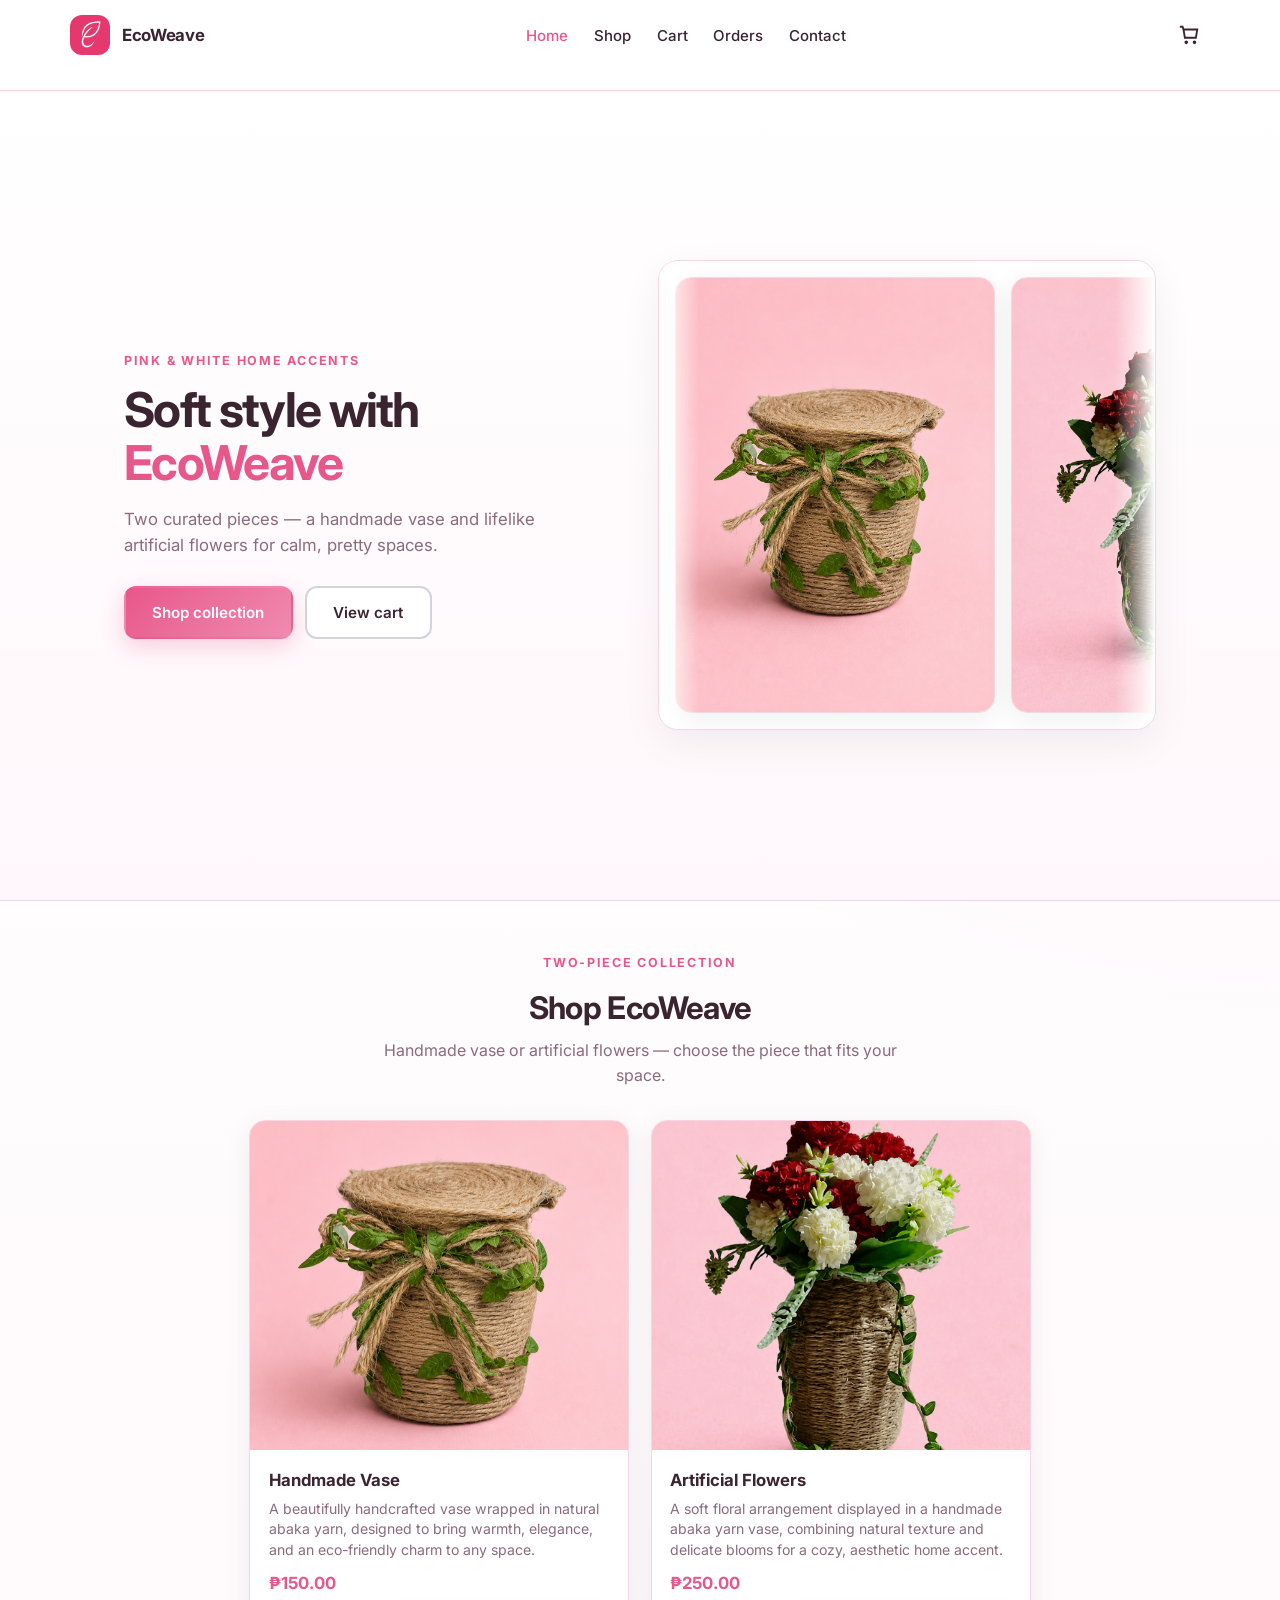
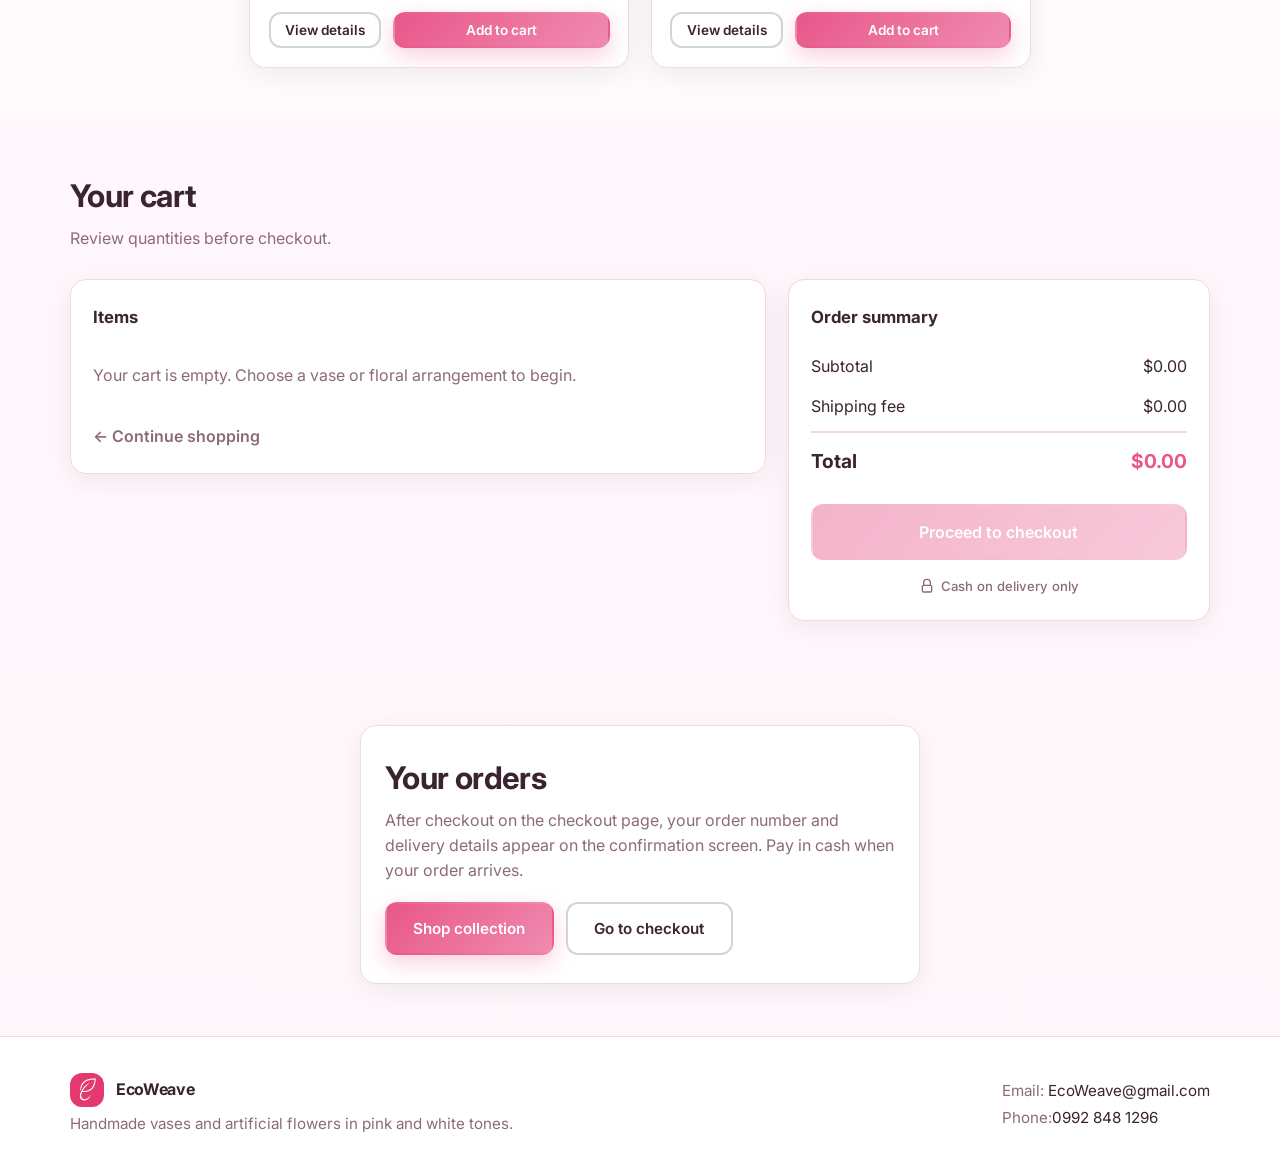
==== checkout.html @ cdd726d6 "una" ====
<!DOCTYPE html>
<html lang="en">
<head>
  <meta charset="UTF-8" />
  <meta name="viewport" content="width=device-width, initial-scale=1.0" />
  <title>Checkout — EcoWeave</title>
  <link rel="icon" href="assets/images/logo2.png" type="image/png" sizes="192x192" />
  <link rel="apple-touch-icon" href="assets/images/logo2.png" />
  <link rel="preconnect" href="https://fonts.googleapis.com" />
  <link rel="preconnect" href="https://fonts.gstatic.com" crossorigin />
  <link href="https://fonts.googleapis.com/css2?family=Inter:wght@400;500;600;700&display=swap" rel="stylesheet" />
  <link rel="stylesheet" href="css/styles.css" />
</head>
<body>
  <header class="site-header">
    <nav class="nav container" aria-label="Main">
      <div class="nav-row flex flex-between flex-center-y">
        <a href="index.html#hero" class="logo-brand flex flex-center-y gap-sm">
          <img class="logo-icon" src="assets/images/logo2.png" alt="" width="40" height="40" />
          <span class="logo-text">EcoWeave</span>
        </a>

        <button type="button" class="nav-toggle" aria-label="Open menu" aria-expanded="false">
          <span class="nav-toggle-bar"></span>
          <span class="nav-toggle-bar"></span>
          <span class="nav-toggle-bar"></span>
        </button>

        <ul class="nav-links flex flex-center-y">
          <li><a href="index.html#hero" class="nav-link">Home</a></li>
          <li><a href="index.html#browse" class="nav-link">Shop</a></li>
          <li><a href="index.html#cart" class="nav-link">Cart</a></li>
          <li><a href="index.html#orders" class="nav-link">Orders</a></li>
          <li><a href="index.html#contact" class="nav-link">Contact</a></li>
        </ul>

        <div class="nav-actions flex flex-center-y gap-action">
          <a href="index.html#cart" class="icon-btn icon-btn--cart" aria-label="Cart">
            <svg width="22" height="22" viewBox="0 0 24 24" fill="none" stroke="currentColor" stroke-width="2" aria-hidden="true">
              <path d="M6 6h15l-1.5 9h-12z"/><circle cx="9" cy="20" r="1"/><circle cx="18" cy="20" r="1"/><path d="M6 6L5 3H2"/>
            </svg>
            <span class="cart-badge hidden" id="cartBadge">0</span>
          </a>
        </div>
      </div>
    </nav>
  </header>

  <main>
    <section id="checkout" class="checkout section section-alt">
      <div class="container container--checkout">
        <header class="section-header">
          <h1 class="section-title">Checkout</h1>
          <p class="section-desc text-muted">Delivery details and payment on arrival.</p>
        </header>

        <div class="checkout-layout grid">
          <aside class="checkout-order card-soft" aria-labelledby="checkoutOrderTitle">
            <h2 class="panel-title" id="checkoutOrderTitle">Order details</h2>
            <ul class="checkout-items" id="checkoutItemsList">
              <li class="checkout-items-empty text-muted" id="checkoutItemsEmpty">Your cart is empty.</li>
            </ul>
            <dl class="summary-rows checkout-summary">
              <div class="summary-row flex flex-between">
                <dt>Subtotal</dt>
                <dd id="checkoutSubtotalDisplay">$0.00</dd>
              </div>
              <div class="summary-row flex flex-between">
                <dt>Shipping fee</dt>
                <dd id="checkoutShippingDisplay">$0.00</dd>
              </div>
              <div class="summary-row summary-row--total flex flex-between">
                <dt>Total</dt>
                <dd id="checkoutSummaryTotalDisplay">$0.00</dd>
              </div>
            </dl>
            <a href="index.html#cart" class="checkout-edit-cart link-back">← Edit cart</a>
          </aside>

          <form class="checkout-form card-soft" id="checkoutForm" novalidate>
          <fieldset class="form-fieldset">
            <legend class="fieldset-legend">Customer information</legend>
            <div class="form-group">
              <label for="customerName">Name</label>
              <input type="text" id="customerName" name="name" class="input" placeholder="Full name" required autocomplete="name" />
            </div>
            <div class="form-group">
              <label for="customerEmail">Email <span class="label-optional">(optional)</span></label>
              <input type="email" id="customerEmail" name="email" class="input" placeholder="you@example.com" autocomplete="email" />
            </div>
            <div class="form-group">
              <label for="customerPhone">Phone number</label>
              <input type="tel" id="customerPhone" name="phone" class="input" placeholder="09XX XXX XXXX" required autocomplete="tel" />
            </div>
          </fieldset>

          <fieldset class="form-fieldset">
            <legend class="fieldset-legend">Delivery location</legend>
            <p class="form-hint text-muted">Choose from region down to barangay, then add your street or building details.</p>
            <div class="location-grid">
              <div class="form-group">
                <label for="deliveryRegion">Region</label>
                <select id="deliveryRegion" name="region" class="input input--select" required>
                  <option value="">Loading regions...</option>
                </select>
              </div>
              <div class="form-group" id="deliveryProvinceGroup">
                <label for="deliveryProvince">Province</label>
                <select id="deliveryProvince" name="province" class="input input--select" required disabled>
                  <option value="">Select province</option>
                </select>
              </div>
              <div class="form-group">
                <label for="deliveryCity">City / municipality</label>
                <select id="deliveryCity" name="city" class="input input--select" required disabled>
                  <option value="">Select city or municipality</option>
                </select>
              </div>
              <div class="form-group">
                <label for="deliveryBarangay">Barangay</label>
                <select id="deliveryBarangay" name="barangay" class="input input--select" required disabled>
                  <option value="">Select barangay</option>
                </select>
              </div>
              <div class="form-group form-group--full">
                <label for="customerStreet">Street, house no., landmark</label>
                <input type="text" id="customerStreet" name="street" class="input" placeholder="House no., street, subdivision, landmark" required autocomplete="street-address" />
              </div>
            </div>
          </fieldset>

          <fieldset class="form-fieldset payment-fieldset">
            <legend class="fieldset-legend">Payment method</legend>
            <div class="payment-cod card-soft">
              <div class="payment-cod-icon" aria-hidden="true">
                <svg width="22" height="22" viewBox="0 0 24 24" fill="none" stroke="currentColor" stroke-width="2">
                  <rect x="2" y="6" width="20" height="12" rx="2"/><circle cx="12" cy="12" r="2"/><path d="M6 12h.01M18 12h.01"/>
                </svg>
              </div>
              <div>
                <p class="payment-cod-title">Cash on delivery</p>
                <p class="payment-cod-desc text-muted">Pay in cash when your order is delivered. Online payment is not available.</p>
              </div>
            </div>
            <input type="hidden" name="payment" value="cash" />
          </fieldset>

          <div class="checkout-footer flex flex-between flex-wrap gap-md flex-center-y">
            <div class="checkout-total-pill">
              <span class="text-muted checkout-total-label">Total due on delivery</span>
              <strong class="checkout-total-value text-accent" id="checkoutTotalDisplay">$0.00</strong>
            </div>
            <button type="submit" class="btn btn-primary btn-place-order" id="placeOrderBtn">Place order</button>
            <p class="form-hint text-muted checkout-status hidden" id="checkoutStatus" role="status" aria-live="polite"></p>
          </div>
          </form>
        </div>

        <p class="checkout-back text-muted">
          <a href="index.html#cart" class="link-back">← Back to cart</a>
        </p>
      </div>
    </section>

    <section id="confirmation" class="confirmation section hidden" aria-live="polite">
      <div class="container container--confirm">
        <div class="confirmation-card card-soft text-center">
          <div class="confirmation-icon" aria-hidden="true">
            <svg width="36" height="36" viewBox="0 0 24 24" fill="none" stroke="currentColor" stroke-width="3" stroke-linecap="round" stroke-linejoin="round">
              <polyline points="20 6 9 17 4 12"/>
            </svg>
          </div>
          <h2 class="confirmation-title">Order confirmed</h2>
          <p class="confirmation-msg text-muted" id="confirmationThankYou">Thank you for shopping at EcoWeave.</p>

          <div class="order-details-box text-left">
            <h3 class="order-details-heading">Order summary</h3>
            <dl class="order-details-list">
              <div class="order-detail-row flex flex-between">
                <dt>Order number</dt>
                <dd id="orderNumberDisplay">—</dd>
              </div>
              <div class="order-detail-row flex flex-between order-detail-row--emphasis">
                <dt>Total (COD)</dt>
                <dd class="text-accent" id="confirmTotal">$0.00</dd>
              </div>
            </dl>
            <h3 class="order-details-heading order-details-heading--sub">Items</h3>
            <ul class="confirm-order-items text-muted" id="confirmOrderItems"></ul>
            <h3 class="order-details-heading order-details-heading--sub">Ship to</h3>
            <div class="confirm-customer text-muted" id="confirmCustomerBlock">
              <p id="confirmCustomerName"></p>
              <p id="confirmCustomerEmail" class="hidden"></p>
              <p id="confirmCustomerAddress"></p>
              <p id="confirmCustomerPhone"></p>
            </div>
            <p class="order-email-status text-muted hidden" id="orderEmailStatus" role="status"></p>
          </div>

          <a href="index.html#hero" class="btn btn-primary" id="backHome">Back to home</a>
        </div>
      </div>
    </section>
  </main>

  <footer id="contact" class="footer section">
    <div class="container footer-inner flex flex-between flex-wrap gap-md flex-center-y">
      <div>
        <strong class="logo-brand logo-brand--footer flex flex-center-y gap-sm">
          <img class="logo-icon" src="assets/images/logo2.png" alt="" width="40" height="40" />
          <span class="logo-text">EcoWeave</span>
        </strong>
        <p class="text-muted footer-tag">Handmade vases and artificial flowers in pink and white tones.</p>
      </div>
      <div class="footer-contact">
        <p><span class="text-muted">Email:</span> hello@ecowave.example</p>
        <p><span class="text-muted">Phone:</span> (555) 019-2834</p>
      </div>
    </div>
  </footer>

  <script src="https://cdn.jsdelivr.net/npm/@emailjs/browser@4/dist/email.min.js"></script>
  <script src="js/order-config.js"></script>
  <script src="js/location.js"></script>
  <script src="js/script.js"></script>
</body>
</html>
---- css/styles.css ----
/* ============================================
   EcoWeave — pink & white storefront
   ============================================ */

:root {
  --color-bg: #fff7fb;
  --color-bg-elevated: #ffffff;
  --color-border: #f3d7e4;
  --color-text: #3a2430;
  --color-muted: #8b6b7a;
  --color-accent: #e8578a;
  --color-accent-hover: #d64578;
  --color-accent-soft: rgba(232, 87, 138, 0.14);
  --color-success: #e8578a;
  --color-success-soft: #fff0f6;
  --shadow-soft: 0 6px 28px rgba(17, 24, 39, 0.07);
  --shadow-card: 0 12px 40px rgba(17, 24, 39, 0.06);
  --radius-sm: 12px;
  --radius-md: 16px;
  --radius-lg: 20px;
  --font-sans: "Inter", system-ui, -apple-system, "Segoe UI", Roboto, sans-serif;
  /* Total fixed header height = top pad + nav row + bottom pad (used for body offset, sticky offsets) */
  --header-pad-top: 14px;
  --header-pad-bottom: 12px;
  --header-nav-min: 64px;
  --header-h: calc(var(--header-pad-top) + var(--header-nav-min) + var(--header-pad-bottom));
}

*,
*::before,
*::after {
  box-sizing: border-box;
}

html {
  scroll-behavior: smooth;
}

body {
  margin: 0;
  font-family: var(--font-sans);
  font-size: 1rem;
  line-height: 1.55;
  color: var(--color-text);
  background:
    radial-gradient(circle at top right, rgba(232, 87, 138, 0.08), transparent 34%),
    linear-gradient(180deg, #ffffff 0%, var(--color-bg) 100%);
  padding-top: var(--header-h);
}

/* ---------- Utilities ---------- */
.container {
  width: min(1140px, 100% - 2rem);
  margin-inline: auto;
}

.container--narrow {
  width: min(440px, 100% - 2rem);
}

.container--checkout {
  width: min(560px, 100% - 2rem);
}

#checkout .container--checkout {
  width: min(1100px, 100% - 2rem);
}

.container--confirm {
  width: min(520px, 100% - 2rem);
}

.section {
  padding-block: 3.25rem;
}

.section--hero {
  padding: 0;
  background: linear-gradient(180deg, #ffffff 0%, #fff7fb 100%);
  border-bottom: 1px solid var(--color-border);
  overflow: hidden;
  display: flex;
  justify-content: center;
}

.section-alt {
  background: var(--color-bg);
}

.flex {
  display: flex;
}

.flex-between {
  justify-content: space-between;
}

.flex-center-y {
  align-items: center;
}

.flex-wrap {
  flex-wrap: wrap;
}

.justify-center {
  justify-content: center;
}

.gap-sm {
  gap: 0.75rem;
}

.gap-md {
  gap: 1.5rem;
}

.gap-xs {
  gap: 0.35rem;
}

.gap-action {
  gap: 0.65rem;
}

.flex-grow-toolbar {
  flex: 1 1 260px;
  justify-content: flex-end;
  min-width: min(100%, 280px);
}

.grid {
  display: grid;
}

.text-muted {
  color: var(--color-muted);
}

.text-accent {
  color: var(--color-accent);
}

.text-center {
  text-align: center;
}

.text-left {
  text-align: left;
}

.hidden {
  display: none !important;
}

.sr-only {
  position: absolute;
  width: 1px;
  height: 1px;
  padding: 0;
  margin: -1px;
  overflow: hidden;
  clip: rect(0, 0, 0, 0);
  white-space: nowrap;
  border: 0;
}

/* ---------- Cards ---------- */
.card-soft {
  background: var(--color-bg-elevated);
  border-radius: var(--radius-md);
  box-shadow: var(--shadow-soft);
  border: 1px solid var(--color-border);
}

/* ---------- Header ---------- */
.site-header {
  position: fixed;
  top: 0;
  left: 0;
  right: 0;
  z-index: 100;
  background: rgba(255, 255, 255, 0.96);
  backdrop-filter: blur(12px);
  border-bottom: 1px solid var(--color-border);
  padding: var(--header-pad-top) 0 var(--header-pad-bottom);
}

.nav {
  min-height: var(--header-nav-min);
}

.nav-row {
  position: relative;
  width: 100%;
  display: grid;
  grid-template-columns: auto 1fr auto;
  align-items: center;
  gap: 1rem 1.5rem;
}

.logo-brand {
  text-decoration: none;
  color: inherit;
  font-weight: 700;
  font-size: 1.05rem;
  letter-spacing: -0.02em;
}

.logo-icon {
  display: block;
  width: 40px;
  height: 40px;
  border-radius: var(--radius-sm);
  object-fit: contain;
  flex-shrink: 0;
}

.logo-text {
  color: var(--color-text);
}

.logo-brand:hover .logo-text {
  color: var(--color-accent);
}

.nav-links {
  list-style: none;
  margin: 0;
  padding: 0;
  justify-self: center;
  gap: clamp(0.75rem, 2vw, 2rem);
}

.nav-link {
  color: var(--color-text);
  text-decoration: none;
  font-weight: 500;
  font-size: 0.94rem;
}

.nav-link:hover {
  color: var(--color-accent);
}

.nav-link--active {
  color: var(--color-accent);
}

.nav-actions {
  justify-self: end;
}

.icon-btn {
  display: inline-flex;
  align-items: center;
  justify-content: center;
  width: 42px;
  height: 42px;
  border: none;
  border-radius: var(--radius-sm);
  background: transparent;
  color: var(--color-text);
  cursor: pointer;
  text-decoration: none;
  position: relative;
  transition: background 0.15s, color 0.15s;
}

.icon-btn:hover {
  background: var(--color-bg);
  color: var(--color-accent);
}

.icon-btn--cart {
  border: 1px solid transparent;
}

.cart-badge {
  position: absolute;
  top: 4px;
  right: 2px;
  min-width: 18px;
  height: 18px;
  padding: 0 5px;
  font-size: 0.65rem;
  font-weight: 700;
  line-height: 18px;
  text-align: center;
  color: #fff;
  background: var(--color-accent);
  border-radius: 999px;
}

.nav-toggle {
  display: none;
  flex-direction: column;
  justify-content: center;
  gap: 6px;
  padding: 0.5rem;
  background: transparent;
  border: none;
  cursor: pointer;
  grid-column: 2;
  justify-self: end;
}

.nav-toggle-bar {
  width: 22px;
  height: 2px;
  background: var(--color-text);
  border-radius: 2px;
  transition: transform 0.2s, opacity 0.2s;
}

.nav-toggle[aria-expanded="true"] .nav-toggle-bar:nth-child(1) {
  transform: translateY(8px) rotate(45deg);
}

.nav-toggle[aria-expanded="true"] .nav-toggle-bar:nth-child(2) {
  opacity: 0;
}

.nav-toggle[aria-expanded="true"] .nav-toggle-bar:nth-child(3) {
  transform: translateY(-8px) rotate(-45deg);
}

/* ---------- Buttons ---------- */
.btn {
  display: inline-flex;
  align-items: center;
  justify-content: center;
  padding: 0.78rem 1.65rem;
  font-size: 0.95rem;
  font-weight: 600;
  font-family: inherit;
  border-radius: var(--radius-sm);
  border: 2px solid transparent;
  cursor: pointer;
  text-decoration: none;
  transition: background 0.2s, color 0.2s, border-color 0.2s, box-shadow 0.2s;
}

.btn-primary {
  background: linear-gradient(135deg, var(--color-accent) 0%, #f08bb0 100%);
  color: #fff;
  box-shadow: 0 8px 22px rgba(232, 87, 138, 0.28);
}

.btn-primary:hover {
  background: var(--color-accent-hover);
}

.btn-ghost-dark {
  background: var(--color-bg-elevated);
  color: var(--color-text);
  border-color: #d1d5db;
  box-shadow: none;
}

.btn-ghost-dark:hover {
  border-color: var(--color-text);
  background: var(--color-bg);
}

.btn-outline-wide {
  background: var(--color-bg-elevated);
  color: var(--color-text);
  border-color: var(--color-border);
  min-width: 200px;
  box-shadow: none;
}

.btn-outline-wide:hover {
  border-color: var(--color-accent);
  color: var(--color-accent);
}

.btn-block {
  width: 100%;
}

.btn-checkout-lg {
  padding-block: 1rem;
  font-size: 1rem;
}

.btn-place-order {
  min-width: 180px;
}

.btn:disabled {
  opacity: 0.45;
  cursor: not-allowed;
  box-shadow: none;
}

.btn-sm {
  padding: 0.5rem 0.9rem;
  font-size: 0.85rem;
}

.product-actions .btn-flex {
  flex: 1 1 auto;
  min-width: 0;
}

.link-back {
  display: inline-block;
  margin-top: 1.25rem;
  font-weight: 600;
  color: var(--color-muted);
  text-decoration: none;
}

.link-back:hover {
  color: var(--color-accent);
}

.link-text {
  margin-top: 1rem;
  padding: 0.25rem;
  font-family: inherit;
  font-size: 0.95rem;
  font-weight: 600;
  color: var(--color-accent);
  background: none;
  border: none;
  cursor: pointer;
  text-decoration: underline;
  text-underline-offset: 4px;
}

.link-text:hover {
  color: var(--color-accent-hover);
}

/* ---------- Hero ---------- */
.hero-eyebrow,
.section-eyebrow {
  margin: 0 0 0.75rem;
  font-size: 0.78rem;
  font-weight: 700;
  letter-spacing: 0.14em;
  text-transform: uppercase;
  color: var(--color-accent);
}

.hero-stage {
  width: min(1080px, 100%);
  aspect-ratio: 1080 / 1920;
  max-height: min(1920px, calc(100dvh - var(--header-h)));
  margin-inline: auto;
  padding: clamp(1.25rem, 3.5vh, 2.5rem) clamp(1rem, 4vw, 1.5rem);
  display: flex;
  align-items: center;
  justify-content: center;
}

.hero-stage .hero-inner {
  width: 100%;
}

.hero-flex {
  flex-direction: column;
  gap: 2rem;
  align-items: stretch;
}

@media (min-width: 960px) {
  .hero-flex {
    flex-direction: row;
    align-items: center;
    gap: 3rem;
  }

  .hero-copy {
    flex: 1;
    max-width: 520px;
  }

  .hero-carousel {
    flex: 1;
    max-width: 560px;
  }

  .hero-stage .hero-flex {
    gap: clamp(1.5rem, 3vw, 2.5rem);
  }

  .hero-stage .hero-copy,
  .hero-stage .hero-carousel {
    flex: 1 1 0;
    min-width: 0;
    max-width: none;
  }
}

.hero-carousel {
  position: relative;
  overflow: hidden;
  border-radius: var(--radius-lg);
  border: 1px solid var(--color-border);
  background: #fff;
  box-shadow: var(--shadow-card);
}

.hero-carousel::before,
.hero-carousel::after {
  content: "";
  position: absolute;
  top: 0;
  bottom: 0;
  width: 2.5rem;
  z-index: 1;
  pointer-events: none;
}

.hero-carousel::before {
  left: 0;
  background: linear-gradient(90deg, #fff, transparent);
}

.hero-carousel::after {
  right: 0;
  background: linear-gradient(270deg, #fff, transparent);
}

.hero-carousel-track {
  display: flex;
  gap: 1rem;
  width: max-content;
  padding: 1rem;
  animation: hero-scroll 16s linear infinite;
}

.hero-carousel:hover .hero-carousel-track {
  animation-play-state: paused;
}

@media (prefers-reduced-motion: reduce) {
  .hero-carousel-track {
    animation: none;
    overflow-x: auto;
    scroll-snap-type: x mandatory;
    width: 100%;
    padding-bottom: 0.5rem;
  }

  .hero-slide {
    scroll-snap-align: start;
  }
}

@keyframes hero-scroll {
  0% {
    transform: translateX(0);
  }

  100% {
    transform: translateX(calc(-50% - 0.5rem));
  }
}

.hero-slide {
  flex: 0 0 min(78vw, 320px);
  margin: 0;
  overflow: hidden;
}

.hero-slide-media {
  aspect-ratio: 4 / 5;
  width: 100%;
  border-radius: var(--radius-sm);
}

.hero-slide-caption {
  margin: 0.75rem 0 0;
  font-weight: 600;
  color: var(--color-text);
  text-align: center;
}

.hero-title {
  font-size: clamp(2.1rem, 4.5vw, 3rem);
  line-height: 1.12;
  letter-spacing: -0.035em;
  margin: 0 0 1rem;
  font-weight: 700;
}

.hero-subtitle {
  font-size: 1.05rem;
  max-width: 42ch;
  margin: 0 0 1.75rem;
}

.hero-visual {
  position: relative;
  padding: 0;
  overflow: visible;
  border: none;
  box-shadow: var(--shadow-card);
}

.hero-placeholder {
  display: flex;
  align-items: center;
  justify-content: center;
  width: 100%;
  border-radius: var(--radius-lg);
  aspect-ratio: 4 / 3;
  min-height: 240px;
}

.hero-placeholder-label {
  font-size: 0.9rem;
  font-weight: 600;
  color: var(--color-muted);
  letter-spacing: 0.04em;
  text-transform: uppercase;
}

/* ---------- Placeholders ---------- */
.placeholder-img {
  background: linear-gradient(160deg, #fff0f6 0%, #f8d7e6 100%);
}

.placeholder-img--vase {
  background:
    linear-gradient(145deg, rgba(232, 87, 138, 0.18), transparent 55%),
    linear-gradient(160deg, #fff0f6 0%, #f3d7e4 100%);
}

.placeholder-img--flowers {
  background:
    linear-gradient(145deg, rgba(255, 255, 255, 0.7), transparent 55%),
    linear-gradient(160deg, #ffe8f1 0%, #f6bfd6 100%);
}

.placeholder-img--card {
  aspect-ratio: 1.15 / 1;
  width: 100%;
  border-radius: var(--radius-sm) var(--radius-sm) 0 0;
}

.placeholder-img--modal {
  aspect-ratio: 1 / 1;
  width: 100%;
  border-radius: var(--radius-md);
  min-height: 200px;
}

.product-image {
  display: block;
  width: 100%;
  height: 100%;
  object-fit: cover;
  background: linear-gradient(160deg, #fff0f6 0%, #f8d7e6 100%);
}

.product-card-media {
  aspect-ratio: 1.15 / 1;
  border-radius: var(--radius-sm) var(--radius-sm) 0 0;
}

.modal-image {
  aspect-ratio: 1 / 1;
  width: 100%;
  border-radius: var(--radius-md);
  min-height: 200px;
}

.cart-thumb.product-image {
  object-fit: cover;
}

/* ---------- Section headers ---------- */
.section-header {
  margin-bottom: 1.75rem;
}

.section-header--row {
  align-items: flex-end;
}

.section-title {
  font-size: clamp(1.55rem, 2.8vw, 1.95rem);
  margin: 0 0 0.35rem;
  letter-spacing: -0.02em;
  font-weight: 700;
}

.section-desc {
  margin: 0;
  max-width: 52ch;
}

.browse-intro {
  max-width: 42rem;
  margin-inline: auto;
  margin-bottom: 2rem;
}

.browse-intro .section-desc {
  margin-inline: auto;
}

.menu-cards.menu-cards--duo {
  grid-template-columns: minmax(0, 380px);
  justify-content: center;
  gap: 1.35rem;
  width: 100%;
  max-width: 920px;
  margin-inline: auto;
}

@media (min-width: 760px) {
  .menu-cards.menu-cards--duo {
    grid-template-columns: repeat(2, minmax(260px, 380px));
    justify-content: center;
  }
}

/* ---------- Browse toolbar ---------- */
.browse-toolbar .input--search {
  flex: 1 1 220px;
  min-width: 0;
}

.input--select {
  flex: 0 1 200px;
  cursor: pointer;
  appearance: none;
  background-image: url("data:image/svg+xml,%3Csvg xmlns='http://www.w3.org/2000/svg' width='16' height='16' fill='%236b7280' viewBox='0 0 16 16'%3E%3Cpath d='M8 11L3 6h10l-5 5z'/%3E%3C/svg%3E");
  background-repeat: no-repeat;
  background-position: right 12px center;
  padding-right: 2.25rem;
}

/* ---------- Browse layout ---------- */
.browse-grid {
  grid-template-columns: 1fr;
  gap: 1.25rem;
}

@media (min-width: 820px) {
  .browse-grid {
    grid-template-columns: 210px 1fr;
    align-items: start;
  }

  .categories {
    position: sticky;
    top: calc(var(--header-h) + 1rem);
  }
}

.categories {
  padding: 1.35rem 1.15rem;
}

.categories-title {
  font-size: 0.8rem;
  text-transform: uppercase;
  letter-spacing: 0.08em;
  color: var(--color-muted);
  margin: 0 0 1rem;
  font-weight: 600;
}

.category-list {
  list-style: none;
  margin: 0;
  padding: 0;
  display: flex;
  flex-direction: column;
  gap: 0.25rem;
}

.category-btn {
  width: 100%;
  text-align: left;
  padding: 0.65rem 0.85rem 0.65rem 0.75rem;
  font-family: inherit;
  font-size: 0.95rem;
  font-weight: 500;
  border: none;
  border-left: 4px solid transparent;
  border-radius: var(--radius-sm);
  background: transparent;
  color: var(--color-text);
  cursor: pointer;
  transition: background 0.15s, color 0.15s, border-color 0.15s;
}

.category-btn:hover {
  background: rgba(0, 0, 0, 0.03);
}

.category-btn.is-active {
  border-left-color: var(--color-accent);
  background: var(--color-accent-soft);
  color: var(--color-accent);
  font-weight: 600;
}

.menu-cards {
  grid-template-columns: repeat(auto-fill, minmax(230px, 1fr));
  gap: 1.35rem;
}

.product-card {
  position: relative;
  padding: 0;
  overflow: hidden;
  display: flex;
  flex-direction: column;
  transition: transform 0.2s, box-shadow 0.2s;
  cursor: pointer;
}

.product-card:hover {
  transform: translateY(-4px);
  box-shadow: var(--shadow-card);
}

.product-card.is-hidden {
  display: none;
}

.product-card-body {
  padding: 1.1rem 1.15rem 1.15rem;
  display: flex;
  flex-direction: column;
  flex: 1;
}

.product-name {
  font-size: 1.05rem;
  margin: 0 0 0.35rem;
  font-weight: 700;
}

.product-desc {
  font-size: 0.88rem;
  color: var(--color-muted);
  margin: 0 0 0.65rem;
  line-height: 1.45;
  flex: 1;
}

.product-price {
  font-weight: 700;
  color: var(--color-accent);
  margin: 0 0 1rem;
  font-size: 1.05rem;
}

.product-actions {
  margin-top: auto;
}

.product-actions .btn {
  cursor: pointer;
}

/* ---------- Product modal ---------- */
.modal {
  position: fixed;
  inset: 0;
  z-index: 200;
  display: flex;
  align-items: center;
  justify-content: center;
  padding: 1rem;
}

.modal.hidden {
  display: none !important;
}

.modal-backdrop {
  position: absolute;
  inset: 0;
  background: rgba(15, 23, 42, 0.45);
  backdrop-filter: blur(4px);
}

.modal-panel {
  position: relative;
  z-index: 1;
  width: min(640px, 100%);
  max-height: calc(100vh - 2rem);
  overflow-y: auto;
  padding: 1.5rem 1.5rem 1.75rem;
}

.modal-close {
  position: absolute;
  top: 0.65rem;
  right: 0.75rem;
  width: 40px;
  height: 40px;
  border: none;
  border-radius: var(--radius-sm);
  background: var(--color-bg);
  color: var(--color-text);
  font-size: 1.5rem;
  line-height: 1;
  cursor: pointer;
  transition: background 0.15s, color 0.15s;
}

.modal-close:hover {
  background: var(--color-accent-soft);
  color: var(--color-accent);
}

.modal-grid {
  display: grid;
  gap: 1.25rem;
  padding-top: 0.5rem;
}

@media (min-width: 600px) {
  .modal-grid {
    grid-template-columns: 1fr 1fr;
    align-items: start;
  }
}

.modal-title {
  margin: 0 0 0.65rem;
  font-size: 1.35rem;
  font-weight: 700;
  letter-spacing: -0.02em;
}

.modal-desc {
  margin: 0 0 1rem;
  font-size: 0.95rem;
  line-height: 1.5;
}

.modal-price {
  font-size: 1.25rem;
  font-weight: 700;
  margin: 0 0 1rem;
}

.modal-qty-row {
  margin-bottom: 1rem;
}

.modal-qty-label {
  font-size: 0.9rem;
  font-weight: 500;
}

.modal-qty-controls {
  border: 1px solid var(--color-border);
}

.modal-actions {
  margin-top: 0.25rem;
}

/* ---------- Orders hub ---------- */
.orders-card {
  padding: 1.75rem 1.5rem;
}

.orders-text {
  margin: 0 0 1.25rem;
  max-width: 52ch;
  line-height: 1.55;
}

/* ---------- Cart ---------- */
.cart-grid {
  grid-template-columns: 1fr;
  gap: 1.35rem;
}

@media (min-width: 880px) {
  .cart-grid {
    grid-template-columns: 1.65fr 1fr;
    align-items: start;
  }
}

.cart-panel,
.cart-summary {
  padding: 1.5rem 1.35rem;
}

.panel-title {
  font-size: 1.05rem;
  margin: 0 0 1.1rem;
  font-weight: 700;
}

.cart-list {
  list-style: none;
  margin: 0;
  padding: 0;
}

.cart-empty {
  padding: 1rem 0;
}

.cart-item {
  display: grid;
  grid-template-columns: 56px 1fr auto auto auto;
  gap: 0.85rem 1rem;
  align-items: center;
  padding: 1rem 0;
  border-bottom: 1px solid var(--color-border);
}

@media (max-width: 600px) {
  .cart-item {
    grid-template-columns: 48px 1fr;
    grid-template-rows: auto auto;
  }

  .cart-item .qty-row {
    grid-column: 2;
  }

  .cart-line-total {
    grid-column: 2;
    justify-self: start;
  }

  .cart-remove {
    grid-column: 2;
    justify-self: end;
    grid-row: 1;
    align-self: start;
  }
}

.cart-item:last-child {
  border-bottom: none;
}

.cart-thumb {
  width: 56px;
  height: 56px;
  border-radius: var(--radius-sm);
  flex-shrink: 0;
}

.cart-item-info {
  min-width: 0;
}

.cart-item-name {
  font-weight: 700;
  margin: 0 0 0.2rem;
  font-size: 0.98rem;
}

.cart-item-unit {
  margin: 0;
  font-size: 0.88rem;
}

.qty-row {
  display: inline-flex;
  align-items: center;
  gap: 0.35rem;
  border: 1px solid var(--color-border);
  border-radius: var(--radius-sm);
  padding: 2px;
  background: var(--color-bg);
}

.qty-btn {
  width: 32px;
  height: 32px;
  border-radius: 8px;
  border: none;
  background: var(--color-bg-elevated);
  font-size: 1rem;
  line-height: 1;
  cursor: pointer;
  color: var(--color-text);
  transition: background 0.15s, color 0.15s;
}

.qty-btn:hover {
  background: var(--color-accent-soft);
  color: var(--color-accent);
}

.qty-val {
  min-width: 1.75rem;
  text-align: center;
  font-weight: 600;
  font-size: 0.95rem;
}

.cart-line-total {
  font-weight: 700;
  font-size: 0.98rem;
  min-width: 4rem;
  text-align: right;
}

.cart-remove {
  display: inline-flex;
  align-items: center;
  justify-content: center;
  width: 38px;
  height: 38px;
  border: none;
  border-radius: var(--radius-sm);
  background: transparent;
  color: var(--color-muted);
  cursor: pointer;
  transition: background 0.15s, color 0.15s;
}

.cart-remove:hover {
  background: rgba(239, 68, 68, 0.12);
  color: #dc2626;
}

.summary-rows {
  margin: 0 0 1.25rem;
}

.summary-row {
  padding: 0.45rem 0;
  margin: 0;
}

.summary-row dt,
.summary-row dd {
  margin: 0;
}

.summary-row--total {
  font-size: 1.2rem;
  font-weight: 700;
  padding-top: 0.85rem;
  margin-top: 0.35rem;
  border-top: 2px solid var(--color-border);
}

.summary-row--total dd {
  color: var(--color-accent);
}

.secure-checkout {
  justify-content: center;
  margin: 1rem 0 0;
  font-size: 0.82rem;
  color: var(--color-muted);
  font-weight: 500;
}

.checkout-back {
  margin: 1rem 0 0;
}

.checkout-back .link-back {
  font-weight: 600;
}

/* ---------- Checkout ---------- */
.checkout-layout {
  grid-template-columns: 1fr;
  gap: 1.35rem;
  align-items: start;
}

@media (min-width: 900px) {
  .checkout-layout {
    grid-template-columns: minmax(0, 1.05fr) minmax(0, 0.95fr);
  }
}

.checkout-order {
  padding: 1.5rem 1.35rem;
}

.checkout-items {
  list-style: none;
  margin: 0;
  padding: 0;
}

.checkout-items-empty {
  padding: 0.5rem 0 1rem;
}

.checkout-item {
  display: grid;
  grid-template-columns: 72px minmax(0, 1fr) auto;
  gap: 0.9rem 1rem;
  align-items: center;
  padding: 1rem 0;
  border-bottom: 1px solid var(--color-border);
}

.checkout-item:last-child {
  border-bottom: none;
}

.checkout-item-thumb {
  width: 72px;
  height: 72px;
  border-radius: var(--radius-sm);
  object-fit: cover;
}

.checkout-item-name {
  margin: 0 0 0.25rem;
  font-weight: 700;
  font-size: 0.98rem;
}

.checkout-item-meta {
  margin: 0;
  font-size: 0.88rem;
}

.checkout-item-total {
  margin: 0;
  font-weight: 700;
  color: var(--color-accent);
  white-space: nowrap;
}

.checkout-summary {
  margin-top: 0.35rem;
  padding-top: 1rem;
  border-top: 1px solid var(--color-border);
}

.checkout-edit-cart {
  display: inline-block;
  margin-top: 1rem;
  font-weight: 600;
}

.checkout-form {
  padding: 1.85rem 1.65rem;
}

.form-fieldset {
  border: none;
  margin: 0 0 1.35rem;
  padding: 0;
}

.fieldset-legend {
  font-weight: 700;
  font-size: 1.02rem;
  margin-bottom: 0.85rem;
  padding: 0;
}

.form-group {
  margin-bottom: 1rem;
}

.form-group label {
  display: block;
  font-weight: 600;
  font-size: 0.88rem;
  margin-bottom: 0.35rem;
}

.label-optional {
  font-weight: 500;
  color: var(--color-muted);
}

.form-hint {
  margin: 0 0 1rem;
  font-size: 0.92rem;
  line-height: 1.45;
}

.location-grid {
  display: grid;
  gap: 1rem;
}

@media (min-width: 640px) {
  .location-grid {
    grid-template-columns: repeat(2, minmax(0, 1fr));
  }
}

.location-grid .form-group--full {
  grid-column: 1 / -1;
}

.checkout-status {
  flex: 1 1 100%;
  margin: 0;
}

.checkout-status--error {
  color: #b4234f;
}

.checkout-status--success {
  color: #0f7a4f;
}

.confirm-order-items {
  margin: 0 0 1rem;
  padding-left: 1.1rem;
}

.confirm-order-items li + li {
  margin-top: 0.35rem;
}

.order-email-status {
  margin: 1rem 0 0;
  font-size: 0.92rem;
}

.input {
  width: 100%;
  padding: 0.78rem 1rem;
  font-size: 1rem;
  font-family: inherit;
  border: 1px solid var(--color-border);
  border-radius: var(--radius-sm);
  background: var(--color-bg-elevated);
  transition: border-color 0.15s, box-shadow 0.15s;
}

.input:focus {
  outline: none;
  border-color: var(--color-accent);
  box-shadow: 0 0 0 3px var(--color-accent-soft);
}

.payment-cod {
  display: flex;
  align-items: flex-start;
  gap: 0.9rem;
  padding: 1rem 1.1rem;
  border: 1px solid rgba(232, 87, 138, 0.22);
  background: linear-gradient(180deg, rgba(232, 87, 138, 0.06), rgba(255, 255, 255, 0.95));
  box-shadow: none;
}

.payment-cod-icon {
  display: inline-flex;
  align-items: center;
  justify-content: center;
  width: 44px;
  height: 44px;
  border-radius: 12px;
  background: var(--color-accent-soft);
  color: var(--color-accent);
  flex-shrink: 0;
}

.payment-cod-title {
  margin: 0 0 0.25rem;
  font-weight: 700;
}

.payment-cod-desc {
  margin: 0;
  font-size: 0.92rem;
  line-height: 1.45;
}

.payment-fieldset .radio-row {
  display: flex;
  align-items: center;
  gap: 0.65rem;
  padding: 0.75rem 1rem;
  margin-bottom: 0.5rem;
  border-radius: var(--radius-sm);
  border: 1px solid var(--color-border);
  cursor: pointer;
  transition: border-color 0.15s, background 0.15s;
}

.payment-fieldset .radio-row:hover {
  border-color: var(--color-accent);
  background: var(--color-accent-soft);
}

.payment-fieldset input[type="radio"] {
  accent-color: var(--color-accent);
}

.checkout-footer {
  margin-top: 0.5rem;
  padding-top: 1.25rem;
  border-top: 1px solid var(--color-border);
  align-items: center;
}

.checkout-total-pill {
  display: flex;
  flex-direction: column;
  gap: 0.15rem;
}

.checkout-total-label {
  font-size: 0.85rem;
}

.checkout-total-value {
  font-size: 1.35rem;
}

/* ---------- Confirmation ---------- */
.confirmation {
  padding-block: 3rem 4rem;
  background: linear-gradient(180deg, #fff0f6 0%, var(--color-bg) 55%);
}

.confirmation-card {
  padding: 2.25rem 1.75rem;
}

.confirmation-icon {
  width: 80px;
  height: 80px;
  margin: 0 auto 1.15rem;
  border-radius: 50%;
  background: var(--color-success);
  color: #fff;
  display: flex;
  align-items: center;
  justify-content: center;
  box-shadow: 0 10px 28px rgba(34, 197, 94, 0.35);
}

.confirmation-title {
  margin: 0 0 0.5rem;
  font-size: 1.85rem;
  font-weight: 700;
}

.confirmation-msg {
  margin: 0 0 1.5rem;
}

.order-details-box {
  background: var(--color-bg);
  border: 1px solid var(--color-border);
  border-radius: var(--radius-md);
  padding: 1.15rem 1.25rem;
  margin-bottom: 1.5rem;
}

.order-details-heading {
  margin: 0 0 0.85rem;
  font-size: 0.95rem;
  font-weight: 700;
}

.order-details-list {
  margin: 0;
}

.order-detail-row {
  padding: 0.45rem 0;
  font-size: 0.94rem;
}

.order-detail-row dt {
  color: var(--color-muted);
  font-weight: 500;
}

.order-detail-row dd {
  margin: 0;
  font-weight: 600;
}

.order-detail-row--emphasis {
  padding-top: 0.65rem;
  margin-top: 0.35rem;
  border-top: 1px solid var(--color-border);
  font-size: 1.05rem;
}

.order-details-heading--sub {
  margin: 1.25rem 0 0.5rem;
  font-size: 0.85rem;
  text-transform: uppercase;
  letter-spacing: 0.06em;
  color: var(--color-muted);
}

.confirm-customer {
  font-size: 0.92rem;
  line-height: 1.5;
}

.confirm-customer p {
  margin: 0 0 0.35rem;
}

.confirmation-card .btn-primary {
  margin-top: 0.25rem;
}

.confirmation-actions {
  margin-bottom: 0.25rem;
}

.logo-brand--footer .logo-text {
  font-size: 1rem;
}

.logo-brand--footer .logo-icon {
  width: 34px;
  height: 34px;
}

/* ---------- Footer ---------- */
.footer {
  padding-block: 2.25rem;
  border-top: 1px solid var(--color-border);
  background: var(--color-bg-elevated);
}

.footer-tag {
  margin: 0.35rem 0 0;
  font-size: 0.95rem;
}

.footer-contact p {
  margin: 0.25rem 0;
  font-size: 0.95rem;
}

/* ---------- Mobile navigation ---------- */
@media (max-width: 900px) {
  .nav-row {
    grid-template-columns: 1fr auto auto;
    align-items: center;
    gap: 0.35rem 0.5rem;
  }

  .logo-brand {
    grid-column: 1;
    grid-row: 1;
    min-width: 0;
  }

  .nav-actions {
    grid-column: 2;
    grid-row: 1;
    justify-self: end;
    gap: 0.35rem;
  }

  .nav-toggle {
    display: flex;
    grid-column: 3;
    grid-row: 1;
    justify-self: end;
  }

  .nav-links {
    grid-column: 1 / -1;
    grid-row: 2;
    flex-direction: column;
    align-items: stretch;
    width: 100%;
    gap: 0;
    justify-self: stretch;
    display: none;
    padding: 0.65rem 0 0.25rem;
    margin-top: 0.5rem;
    border-top: 1px solid var(--color-border);
  }

  .nav-links.is-open {
    display: flex;
  }

  .nav-links li {
    border-bottom: 1px solid var(--color-border);
  }

  .nav-links li:last-child {
    border-bottom: none;
  }

  .nav-link {
    display: block;
    padding: 0.85rem 0.25rem;
  }
}

@media (min-width: 901px) {
  .nav-toggle {
    display: none !important;
  }

  .nav-actions {
    grid-column: 3;
    grid-row: 1;
  }

  .nav-links {
    grid-column: 2;
    grid-row: 1;
  }

  .logo-brand {
    grid-column: 1;
    grid-row: 1;
  }
}
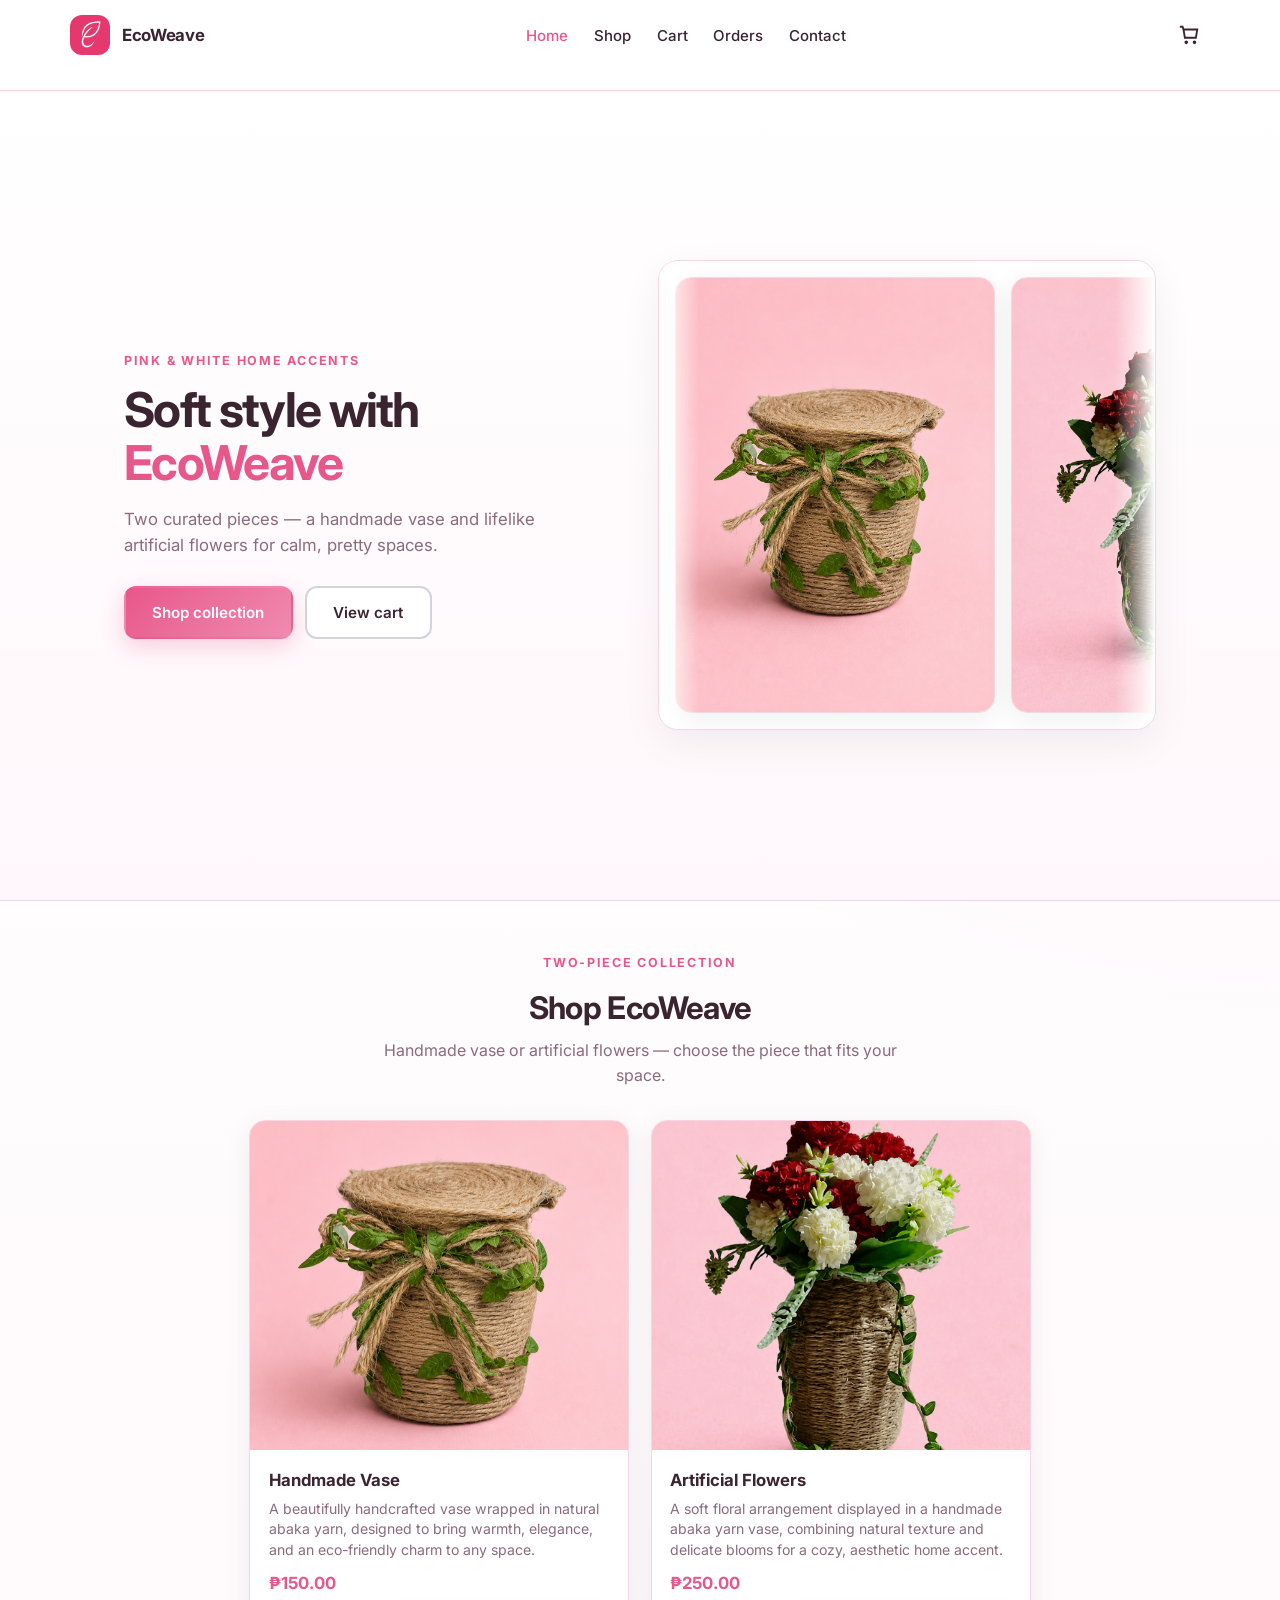
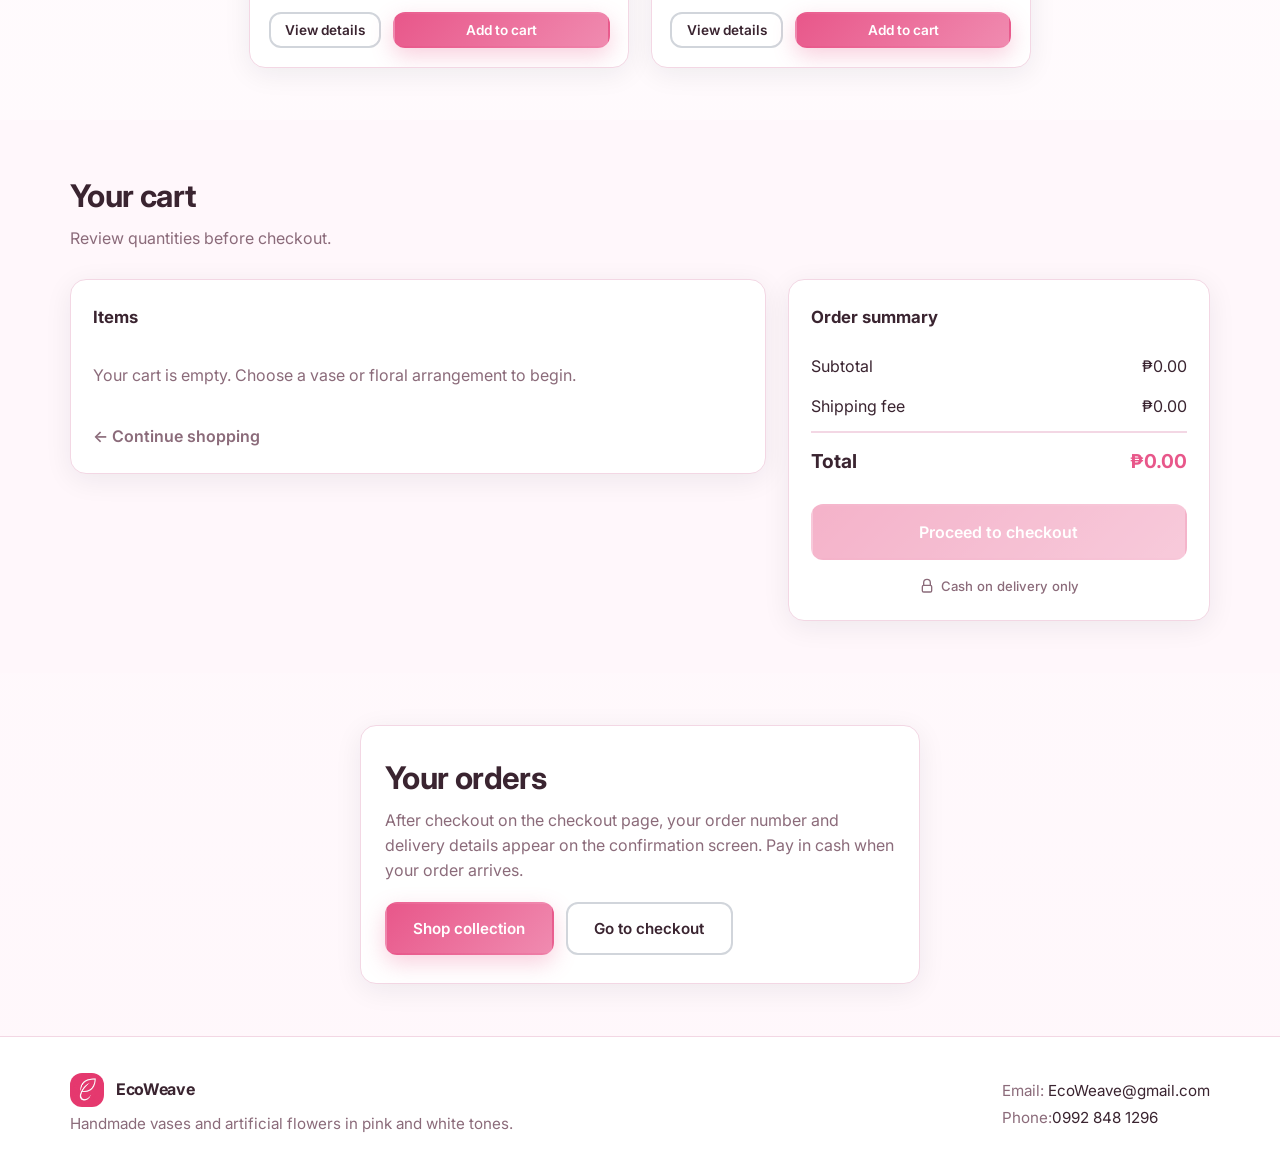
==== commit 98559558: "Fix modal and cart prices to use peso amounts for both products." ====
--- a/checkout.html
+++ b/checkout.html
@@ -63,15 +63,15 @@
             <dl class="summary-rows checkout-summary">
               <div class="summary-row flex flex-between">
                 <dt>Subtotal</dt>
-                <dd id="checkoutSubtotalDisplay">$0.00</dd>
+                <dd id="checkoutSubtotalDisplay">₱0.00</dd>
               </div>
               <div class="summary-row flex flex-between">
                 <dt>Shipping fee</dt>
-                <dd id="checkoutShippingDisplay">$0.00</dd>
+                <dd id="checkoutShippingDisplay">₱0.00</dd>
               </div>
               <div class="summary-row summary-row--total flex flex-between">
                 <dt>Total</dt>
-                <dd id="checkoutSummaryTotalDisplay">$0.00</dd>
+                <dd id="checkoutSummaryTotalDisplay">₱0.00</dd>
               </div>
             </dl>
             <a href="index.html#cart" class="checkout-edit-cart link-back">← Edit cart</a>
@@ -148,7 +148,7 @@
           <div class="checkout-footer flex flex-between flex-wrap gap-md flex-center-y">
             <div class="checkout-total-pill">
               <span class="text-muted checkout-total-label">Total due on delivery</span>
-              <strong class="checkout-total-value text-accent" id="checkoutTotalDisplay">$0.00</strong>
+              <strong class="checkout-total-value text-accent" id="checkoutTotalDisplay">₱0.00</strong>
             </div>
             <button type="submit" class="btn btn-primary btn-place-order" id="placeOrderBtn">Place order</button>
             <p class="form-hint text-muted checkout-status hidden" id="checkoutStatus" role="status" aria-live="polite"></p>
@@ -182,7 +182,7 @@
               </div>
               <div class="order-detail-row flex flex-between order-detail-row--emphasis">
                 <dt>Total (COD)</dt>
-                <dd class="text-accent" id="confirmTotal">$0.00</dd>
+                <dd class="text-accent" id="confirmTotal">₱0.00</dd>
               </div>
             </dl>
             <h3 class="order-details-heading order-details-heading--sub">Items</h3>
--- a/css/styles.css
+++ b/css/styles.css
@@ -1580,12 +1580,15 @@
     flex-direction: column;
     align-items: stretch;
     width: 100%;
-    gap: 0;
+    gap: 0.35rem;
     justify-self: stretch;
     display: none;
-    padding: 0.65rem 0 0.25rem;
-    margin-top: 0.5rem;
-    border-top: 1px solid var(--color-border);
+    margin-top: 0.75rem;
+    padding: 0.5rem;
+    border: 1px solid var(--color-border);
+    border-radius: var(--radius-md);
+    background: var(--color-bg-elevated);
+    box-shadow: var(--shadow-soft);
   }
 
   .nav-links.is-open {
@@ -1593,16 +1596,22 @@
   }
 
   .nav-links li {
-    border-bottom: 1px solid var(--color-border);
-  }
-
-  .nav-links li:last-child {
     border-bottom: none;
   }
 
   .nav-link {
     display: block;
-    padding: 0.85rem 0.25rem;
+    padding: 0.8rem 0.9rem;
+    border-radius: var(--radius-sm);
+    font-weight: 600;
+  }
+
+  .nav-link--active {
+    background: var(--color-accent-soft);
+  }
+
+  .nav-toggle[aria-expanded="true"] {
+    background: var(--color-accent-soft);
   }
 }
 
@@ -1626,3 +1635,185 @@
     grid-row: 1;
   }
 }
+
+/* ---------- Mobile polish ---------- */
+@media (max-width: 959px) {
+  .hero-stage {
+    aspect-ratio: auto;
+    max-height: none;
+    padding: 1.5rem 0 2rem;
+  }
+
+  .hero-flex {
+    gap: 1.5rem;
+  }
+
+  .hero-copy {
+    text-align: center;
+  }
+
+  .hero-subtitle {
+    margin-inline: auto;
+  }
+
+  .hero-actions {
+    justify-content: center;
+  }
+
+  .hero-actions .btn {
+    flex: 1 1 100%;
+    max-width: 22rem;
+  }
+
+  .hero-carousel::before,
+  .hero-carousel::after {
+    width: 1.5rem;
+  }
+}
+
+@media (max-width: 767px) {
+  body.nav-open {
+    overflow: hidden;
+  }
+
+  .container,
+  .container--checkout,
+  .container--confirm,
+  #checkout .container--checkout {
+    width: min(1140px, 100% - 1.5rem);
+  }
+
+  .section {
+    padding-block: 2.25rem;
+  }
+
+  .section-header {
+    margin-bottom: 1.35rem;
+  }
+
+  .hero-title {
+    font-size: clamp(1.85rem, 8vw, 2.35rem);
+  }
+
+  .hero-subtitle {
+    font-size: 0.98rem;
+  }
+
+  .hero-slide {
+    flex-basis: min(72vw, 280px);
+  }
+
+  .menu-cards.menu-cards--duo {
+    gap: 1rem;
+  }
+
+  .product-card-body {
+    padding: 1rem;
+  }
+
+  .product-actions {
+    flex-direction: column;
+    align-items: stretch;
+  }
+
+  .product-actions .btn {
+    width: 100%;
+  }
+
+  .cart-panel,
+  .cart-summary,
+  .checkout-order,
+  .checkout-form,
+  .orders-card,
+  .confirmation-card {
+    padding: 1.2rem 1rem;
+  }
+
+  .cart-item {
+    grid-template-columns: 52px minmax(0, 1fr) auto;
+    grid-template-rows: auto auto auto;
+    gap: 0.75rem;
+    padding: 0.9rem 0;
+  }
+
+  .cart-thumb {
+    grid-row: 1 / 3;
+  }
+
+  .cart-item-info {
+    grid-column: 2;
+    grid-row: 1;
+  }
+
+  .cart-remove {
+    grid-column: 3;
+    grid-row: 1;
+    align-self: start;
+    justify-self: end;
+  }
+
+  .cart-item .qty-row {
+    grid-column: 2;
+    grid-row: 2;
+    justify-self: start;
+  }
+
+  .cart-line-total {
+    grid-column: 2 / 4;
+    grid-row: 3;
+    justify-self: end;
+  }
+
+  .checkout-item {
+    grid-template-columns: 60px minmax(0, 1fr);
+    grid-template-rows: auto auto;
+  }
+
+  .checkout-item-total {
+    grid-column: 2;
+    justify-self: start;
+  }
+
+  .checkout-footer {
+    flex-direction: column;
+    align-items: stretch;
+  }
+
+  .checkout-total-pill {
+    width: 100%;
+  }
+
+  .btn-place-order,
+  .btn-checkout-lg {
+    width: 100%;
+    min-width: 0;
+  }
+
+  .footer-inner {
+    flex-direction: column;
+    align-items: flex-start;
+    gap: 1.25rem;
+  }
+}
+
+@media (max-width: 599px) {
+  .modal {
+    align-items: flex-end;
+    padding: 0;
+  }
+
+  .modal-panel {
+    width: 100%;
+    max-height: 92dvh;
+    border-radius: var(--radius-lg) var(--radius-lg) 0 0;
+    padding: 1.25rem 1rem 1.5rem;
+  }
+
+  .modal-grid {
+    padding-top: 0.25rem;
+  }
+
+  .modal-actions .btn {
+    width: 100%;
+  }
+}
